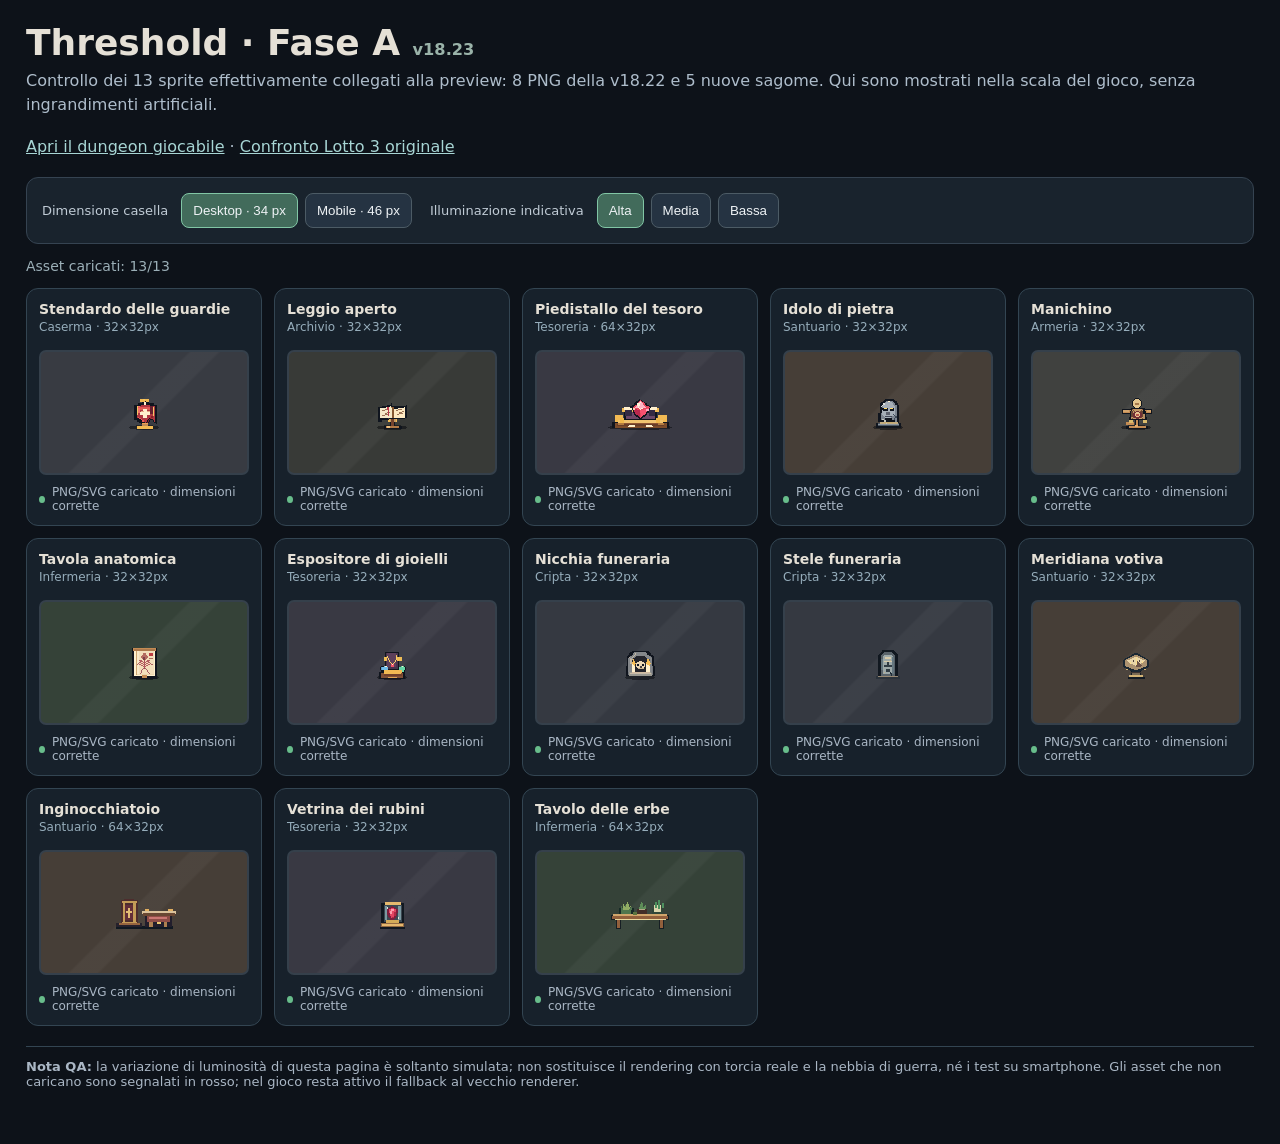
==== threshold-v18-preview/fase-a-gallery.html @ d990a138 "test(threshold v18.23): add visual asset gallery and live load checks for 13 sprites" ====
<!doctype html>
<html lang="it"><head><meta charset="utf-8"><meta name="viewport" content="width=device-width,initial-scale=1">
<title>Threshold v18.23 — Fase A · verifica sprite</title>
<style>
:root{color-scheme:dark;--cell:34px;font-family:system-ui,Segoe UI,sans-serif;background:#0d1219;color:#e5e0d6}*{box-sizing:border-box}body{max-width:1260px;margin:auto;padding:22px 16px 55px}h1{font-size:clamp(24px,3vw,36px);margin:0 0 6px}p{color:#aebdcb;margin:5px 0 18px;line-height:1.5}a{color:#a7d5d4}.toolbar{display:flex;gap:18px;flex-wrap:wrap;background:#19232d;padding:15px;border:1px solid #354351;border-radius:12px;margin:14px 0}.group{display:flex;align-items:center;gap:7px;flex-wrap:wrap}.group label{margin-right:6px;color:#c0cbd5;font-size:13px}button{background:#253342;border:1px solid #4c5b65;color:#eef2f5;border-radius:8px;padding:9px 11px;cursor:pointer}button[aria-pressed=true]{background:#426b5b;border-color:#81c6a5}.stats{font-size:14px;color:#9bafb7;margin:0 0 14px}.gallery{display:grid;grid-template-columns:repeat(auto-fill,minmax(210px,1fr));gap:12px}.card{border:1px solid #334552;background:#17212b;border-radius:12px;padding:12px}.meta{min-height:49px;display:grid;align-content:start;gap:3px}.meta strong{font-size:14px}.meta span{font-size:12px;color:#96adbb}.tile{border:2px solid #35404b;border-radius:7px;height:125px;display:grid;place-items:center;background-color:#343a42;background-image:linear-gradient(135deg,transparent 45%,rgba(255,255,255,.035) 46%,rgba(255,255,255,.035) 54%,transparent 55%);position:relative}.tile.crypt{background-color:#353941}.tile.sanctuary{background-color:#463e37}.tile.treasury{background-color:#393943}.tile.infirmary{background-color:#354238}.tile.armory{background-color:#40413f}.tile.archive{background-color:#383a37}.tile.guardroom{background-color:#383b42}.tile-inner{display:grid;place-items:center;min-width:calc(var(--cell) * 2);min-height:calc(var(--cell) * 2);filter:brightness(var(--light)) contrast(1.06)}img{object-fit:contain;image-rendering:pixelated}.state{display:flex;align-items:center;gap:7px;margin-top:10px;color:#aab7c5;font-size:12px}.dot{height:7px;width:7px;border-radius:100%;background:#8a919d}.card.ok .dot{background:#68bd8b}.card.fail .dot{background:#d67272}.notes{margin-top:20px;border-top:1px solid #334552;padding-top:12px;font-size:13px;color:#aab7c5}@media(max-width:520px){body{padding:12px}.gallery{grid-template-columns:repeat(2,minmax(0,1fr));gap:8px}.card{padding:7px}.meta strong{font-size:12px}.meta span{font-size:11px}.tile{height:110px}}
</style></head><body>
<h1>Threshold · Fase A <small style="font-size:.45em;color:#9ab3a9">v18.23</small></h1>
<p>Controllo dei 13 sprite effettivamente collegati alla preview: 8 PNG della v18.22 e 5 nuove sagome. Qui sono mostrati nella scala del gioco, senza ingrandimenti artificiali.</p>
<p><a href="./">Apri il dungeon giocabile</a> · <a href="./lotto3-gallery.html">Confronto Lotto 3 originale</a></p>
<div class="toolbar"><div class="group"><label>Dimensione casella</label><button data-size="34" aria-pressed="true">Desktop · 34 px</button><button data-size="46" aria-pressed="false">Mobile · 46 px</button></div>
<div class="group"><label>Illuminazione indicativa</label><button data-light="1" aria-pressed="true">Alta</button><button data-light=".65" aria-pressed="false">Media</button><button data-light=".38" aria-pressed="false">Bassa</button></div></div>
<div class="stats" id="stats" aria-live="polite">Verifica caricamento degli asset…</div>
<main class="gallery"><article class="card" data-id="guardStandard" data-type="guardroom">
 <div class="meta"><strong>Stendardo delle guardie</strong><span>Caserma · 32×32px</span></div>
 <div class="tile guardroom"><div class="tile-inner"><img width="32" height="32" style="width:calc(var(--cell) * 1);height:calc(var(--cell) * 1);" loading="eager" src="./assets/sprites/v18_23/guardStandard.png" alt="Stendardo delle guardie"></div></div>
 <div class="state" aria-live="polite"><span class="dot"></span><span class="response">Verifica caricamento…</span></div>
</article>
<article class="card" data-id="archiveLectern" data-type="archive">
 <div class="meta"><strong>Leggio aperto</strong><span>Archivio · 32×32px</span></div>
 <div class="tile archive"><div class="tile-inner"><img width="32" height="32" style="width:calc(var(--cell) * 1);height:calc(var(--cell) * 1);" loading="eager" src="./assets/sprites/v18_23/archiveLectern.png" alt="Leggio aperto"></div></div>
 <div class="state" aria-live="polite"><span class="dot"></span><span class="response">Verifica caricamento…</span></div>
</article>
<article class="card" data-id="treasurePedestal" data-type="treasury">
 <div class="meta"><strong>Piedistallo del tesoro</strong><span>Tesoreria · 64×32px</span></div>
 <div class="tile treasury"><div class="tile-inner"><img width="64" height="32" style="width:calc(var(--cell) * 2);height:calc(var(--cell) * 1);" loading="eager" src="./assets/sprites/v18_23/treasurePedestal.png" alt="Piedistallo del tesoro"></div></div>
 <div class="state" aria-live="polite"><span class="dot"></span><span class="response">Verifica caricamento…</span></div>
</article>
<article class="card" data-id="sanctuaryStoneIdol" data-type="sanctuary">
 <div class="meta"><strong>Idolo di pietra</strong><span>Santuario · 32×32px</span></div>
 <div class="tile sanctuary"><div class="tile-inner"><img width="32" height="32" style="width:calc(var(--cell) * 1);height:calc(var(--cell) * 1);" loading="eager" src="./assets/sprites/v18_23/sanctuaryStoneIdol.png" alt="Idolo di pietra"></div></div>
 <div class="state" aria-live="polite"><span class="dot"></span><span class="response">Verifica caricamento…</span></div>
</article>
<article class="card" data-id="armoryTrainingDummy" data-type="armory">
 <div class="meta"><strong>Manichino</strong><span>Armeria · 32×32px</span></div>
 <div class="tile armory"><div class="tile-inner"><img width="32" height="32" style="width:calc(var(--cell) * 1);height:calc(var(--cell) * 1);" loading="eager" src="./assets/sprites/v18_23/armoryTrainingDummy.png" alt="Manichino"></div></div>
 <div class="state" aria-live="polite"><span class="dot"></span><span class="response">Verifica caricamento…</span></div>
</article>
<article class="card" data-id="healingAnatomyChart" data-type="infirmary">
 <div class="meta"><strong>Tavola anatomica</strong><span>Infermeria · 32×32px</span></div>
 <div class="tile infirmary"><div class="tile-inner"><img width="32" height="32" style="width:calc(var(--cell) * 1);height:calc(var(--cell) * 1);" loading="eager" src="./assets/sprites/v18_23/healingAnatomyChart.png" alt="Tavola anatomica"></div></div>
 <div class="state" aria-live="polite"><span class="dot"></span><span class="response">Verifica caricamento…</span></div>
</article>
<article class="card" data-id="treasuryJewelryStand" data-type="treasury">
 <div class="meta"><strong>Espositore di gioielli</strong><span>Tesoreria · 32×32px</span></div>
 <div class="tile treasury"><div class="tile-inner"><img width="32" height="32" style="width:calc(var(--cell) * 1);height:calc(var(--cell) * 1);" loading="eager" src="./assets/sprites/v18_23/treasuryJewelryStand.png" alt="Espositore di gioielli"></div></div>
 <div class="state" aria-live="polite"><span class="dot"></span><span class="response">Verifica caricamento…</span></div>
</article>
<article class="card" data-id="cryptOfferingNiche" data-type="crypt">
 <div class="meta"><strong>Nicchia funeraria</strong><span>Cripta · 32×32px</span></div>
 <div class="tile crypt"><div class="tile-inner"><img width="32" height="32" style="width:calc(var(--cell) * 1);height:calc(var(--cell) * 1);" loading="eager" src="./assets/sprites/v18_23/cryptOfferingNiche.png" alt="Nicchia funeraria"></div></div>
 <div class="state" aria-live="polite"><span class="dot"></span><span class="response">Verifica caricamento…</span></div>
</article>
<article class="card" data-id="cryptStele" data-type="crypt">
 <div class="meta"><strong>Stele funeraria</strong><span>Cripta · 32×32px</span></div>
 <div class="tile crypt"><div class="tile-inner"><img width="32" height="32" style="width:calc(var(--cell) * 1);height:calc(var(--cell) * 1);" loading="eager" src="./assets/sprites/v18_23/cryptStele.svg" alt="Stele funeraria"></div></div>
 <div class="state" aria-live="polite"><span class="dot"></span><span class="response">Verifica caricamento…</span></div>
</article>
<article class="card" data-id="sanctuarySundial" data-type="sanctuary">
 <div class="meta"><strong>Meridiana votiva</strong><span>Santuario · 32×32px</span></div>
 <div class="tile sanctuary"><div class="tile-inner"><img width="32" height="32" style="width:calc(var(--cell) * 1);height:calc(var(--cell) * 1);" loading="eager" src="./assets/sprites/v18_23/sanctuarySundial.svg" alt="Meridiana votiva"></div></div>
 <div class="state" aria-live="polite"><span class="dot"></span><span class="response">Verifica caricamento…</span></div>
</article>
<article class="card" data-id="sanctuaryPrayerKneeler" data-type="sanctuary">
 <div class="meta"><strong>Inginocchiatoio</strong><span>Santuario · 64×32px</span></div>
 <div class="tile sanctuary"><div class="tile-inner"><img width="64" height="32" style="width:calc(var(--cell) * 2);height:calc(var(--cell) * 1);" loading="eager" src="./assets/sprites/v18_23/sanctuaryPrayerKneeler.svg" alt="Inginocchiatoio"></div></div>
 <div class="state" aria-live="polite"><span class="dot"></span><span class="response">Verifica caricamento…</span></div>
</article>
<article class="card" data-id="treasuryRubyDisplay" data-type="treasury">
 <div class="meta"><strong>Vetrina dei rubini</strong><span>Tesoreria · 32×32px</span></div>
 <div class="tile treasury"><div class="tile-inner"><img width="32" height="32" style="width:calc(var(--cell) * 1);height:calc(var(--cell) * 1);" loading="eager" src="./assets/sprites/v18_23/treasuryRubyDisplay.svg" alt="Vetrina dei rubini"></div></div>
 <div class="state" aria-live="polite"><span class="dot"></span><span class="response">Verifica caricamento…</span></div>
</article>
<article class="card" data-id="healingHerbTable" data-type="infirmary">
 <div class="meta"><strong>Tavolo delle erbe</strong><span>Infermeria · 64×32px</span></div>
 <div class="tile infirmary"><div class="tile-inner"><img width="64" height="32" style="width:calc(var(--cell) * 2);height:calc(var(--cell) * 1);" loading="eager" src="./assets/sprites/v18_23/healingHerbTable.svg" alt="Tavolo delle erbe"></div></div>
 <div class="state" aria-live="polite"><span class="dot"></span><span class="response">Verifica caricamento…</span></div>
</article></main>
<div class="notes"><strong>Nota QA:</strong> la variazione di luminosità di questa pagina è soltanto simulata; non sostituisce il rendering con torcia reale e la nebbia di guerra, né i test su smartphone. Gli asset che non caricano sono segnalati in rosso; nel gioco resta attivo il fallback al vecchio renderer.</div>
<script>
const stats=document.querySelector('#stats');const cards=[...document.querySelectorAll('.card')];
function recount(){let ok=cards.filter(x=>x.classList.contains('ok')).length,fail=cards.filter(x=>x.classList.contains('fail')).length;stats.textContent='Asset caricati: '+ok+'/13'+(fail?' · Errori: '+fail:'');}
for(const card of cards){const img=card.querySelector('img'),out=card.querySelector('.response');img.addEventListener('load',()=>{const good=img.naturalWidth===Number(img.getAttribute('width'))&&img.naturalHeight===Number(img.getAttribute('height'));card.classList.toggle('ok',good);card.classList.toggle('fail',!good);out.textContent=good?'PNG/SVG caricato · dimensioni corrette':'Dimensioni non previste: '+img.naturalWidth+'×'+img.naturalHeight;recount()});img.addEventListener('error',()=>{card.classList.add('fail');out.textContent='Errore: file non caricato';recount()});if(img.complete){if(img.naturalWidth)img.dispatchEvent(new Event('load'));else img.dispatchEvent(new Event('error'))}}
document.querySelectorAll('[data-size]').forEach(button=>button.addEventListener('click',()=>{document.documentElement.style.setProperty('--cell',button.dataset.size+'px');document.querySelectorAll('[data-size]').forEach(x=>x.setAttribute('aria-pressed',String(x===button)))}));
document.querySelectorAll('[data-light]').forEach(button=>button.addEventListener('click',()=>{document.documentElement.style.setProperty('--light',button.dataset.light);document.querySelectorAll('[data-light]').forEach(x=>x.setAttribute('aria-pressed',String(x===button)))}));
</script></body></html>
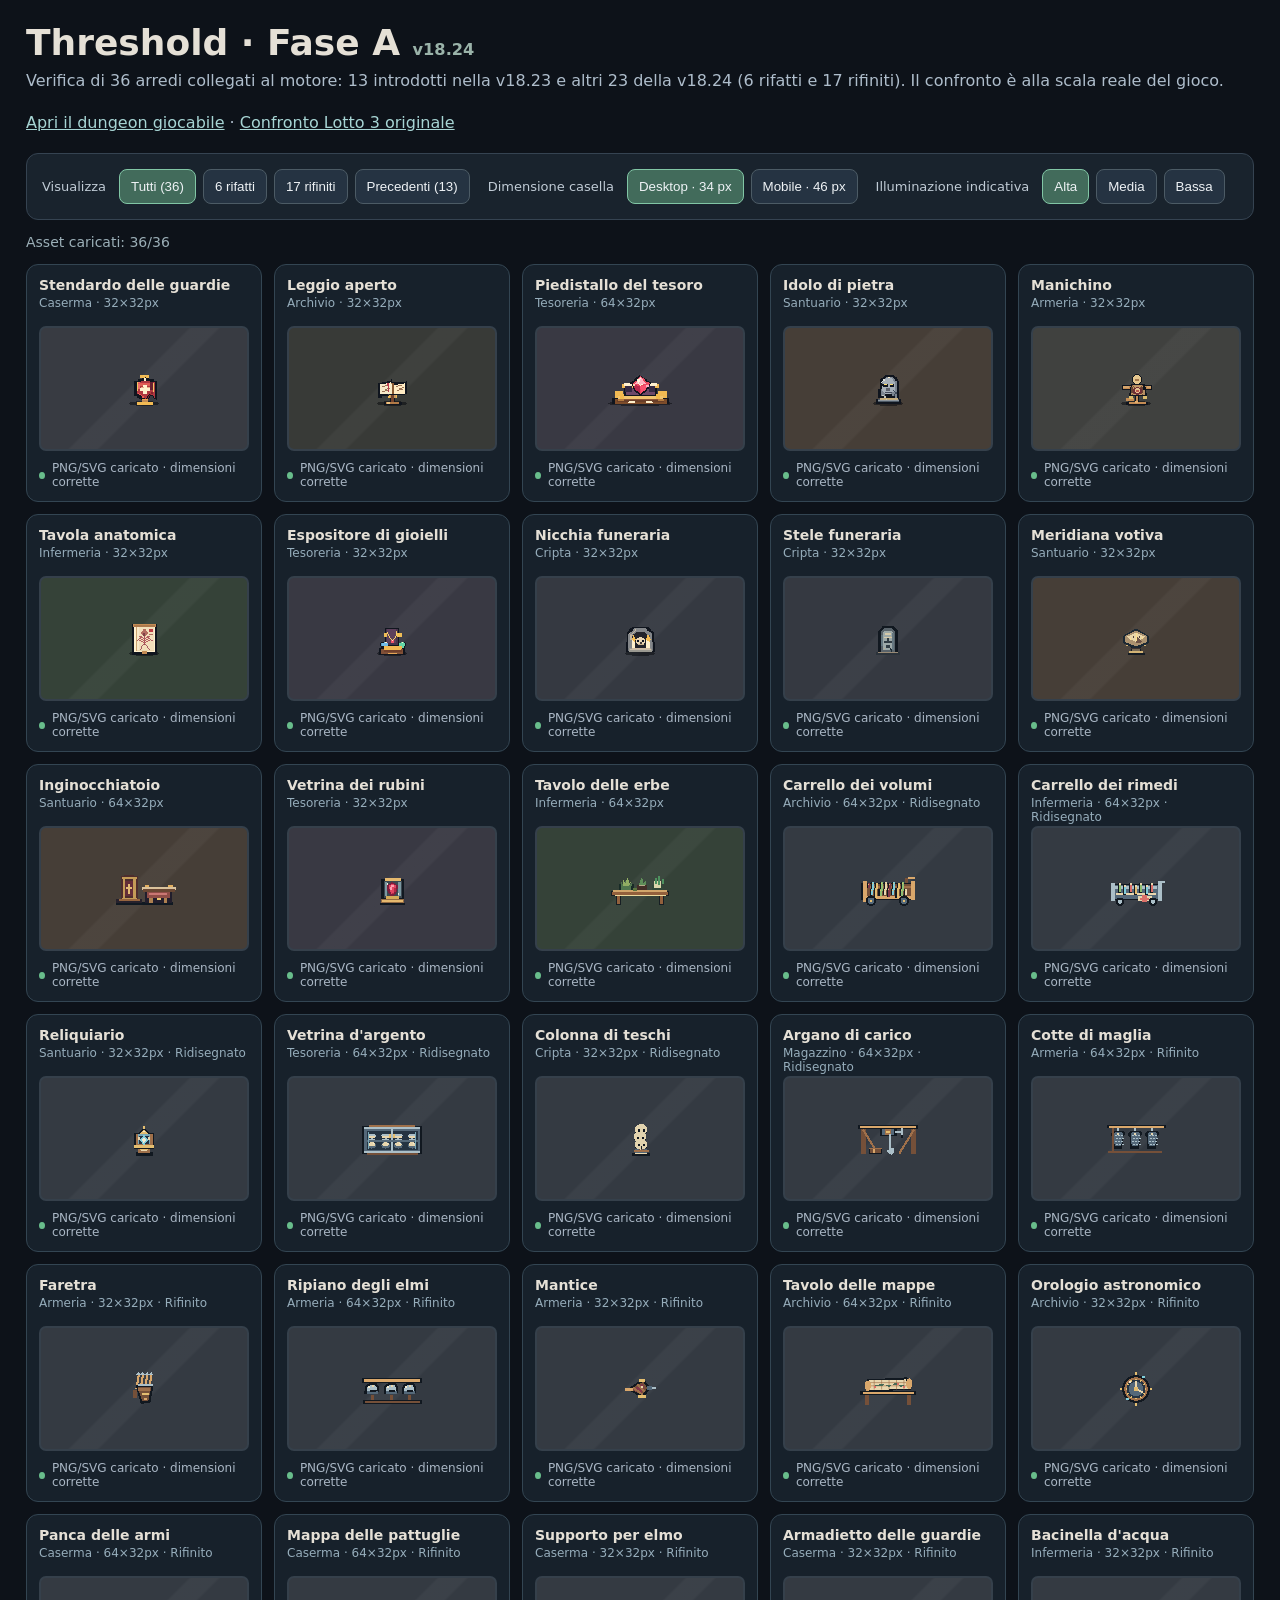
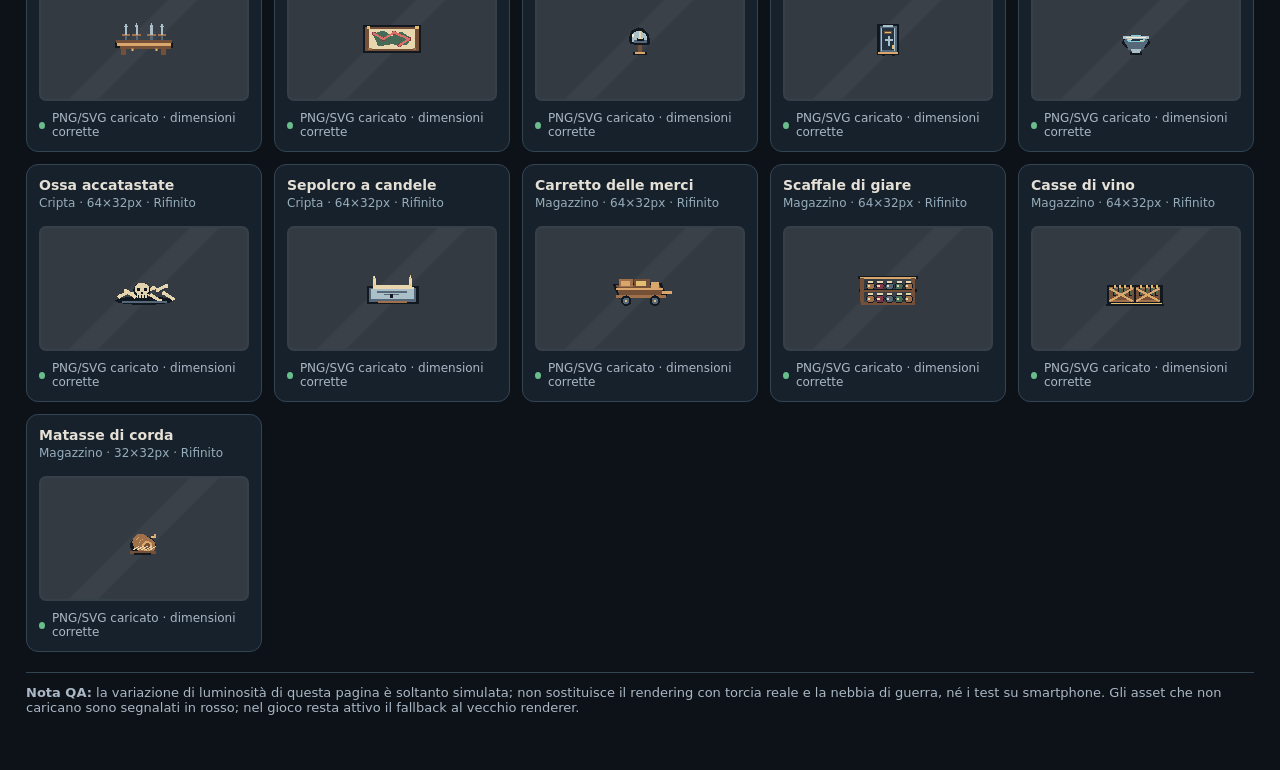
==== commit f20b30cb: "feat(threshold v18.24): enable 23 polished props, update gallery and QA docs" ====
--- a/threshold-v18-preview/fase-a-gallery.html
+++ b/threshold-v18-preview/fase-a-gallery.html
@@ -1,13 +1,13 @@
 <!doctype html>
 <html lang="it"><head><meta charset="utf-8"><meta name="viewport" content="width=device-width,initial-scale=1">
-<title>Threshold v18.23 — Fase A · verifica sprite</title>
+<title>Threshold v18.24 — Fase A · verifica sprite</title>
 <style>
-:root{color-scheme:dark;--cell:34px;font-family:system-ui,Segoe UI,sans-serif;background:#0d1219;color:#e5e0d6}*{box-sizing:border-box}body{max-width:1260px;margin:auto;padding:22px 16px 55px}h1{font-size:clamp(24px,3vw,36px);margin:0 0 6px}p{color:#aebdcb;margin:5px 0 18px;line-height:1.5}a{color:#a7d5d4}.toolbar{display:flex;gap:18px;flex-wrap:wrap;background:#19232d;padding:15px;border:1px solid #354351;border-radius:12px;margin:14px 0}.group{display:flex;align-items:center;gap:7px;flex-wrap:wrap}.group label{margin-right:6px;color:#c0cbd5;font-size:13px}button{background:#253342;border:1px solid #4c5b65;color:#eef2f5;border-radius:8px;padding:9px 11px;cursor:pointer}button[aria-pressed=true]{background:#426b5b;border-color:#81c6a5}.stats{font-size:14px;color:#9bafb7;margin:0 0 14px}.gallery{display:grid;grid-template-columns:repeat(auto-fill,minmax(210px,1fr));gap:12px}.card{border:1px solid #334552;background:#17212b;border-radius:12px;padding:12px}.meta{min-height:49px;display:grid;align-content:start;gap:3px}.meta strong{font-size:14px}.meta span{font-size:12px;color:#96adbb}.tile{border:2px solid #35404b;border-radius:7px;height:125px;display:grid;place-items:center;background-color:#343a42;background-image:linear-gradient(135deg,transparent 45%,rgba(255,255,255,.035) 46%,rgba(255,255,255,.035) 54%,transparent 55%);position:relative}.tile.crypt{background-color:#353941}.tile.sanctuary{background-color:#463e37}.tile.treasury{background-color:#393943}.tile.infirmary{background-color:#354238}.tile.armory{background-color:#40413f}.tile.archive{background-color:#383a37}.tile.guardroom{background-color:#383b42}.tile-inner{display:grid;place-items:center;min-width:calc(var(--cell) * 2);min-height:calc(var(--cell) * 2);filter:brightness(var(--light)) contrast(1.06)}img{object-fit:contain;image-rendering:pixelated}.state{display:flex;align-items:center;gap:7px;margin-top:10px;color:#aab7c5;font-size:12px}.dot{height:7px;width:7px;border-radius:100%;background:#8a919d}.card.ok .dot{background:#68bd8b}.card.fail .dot{background:#d67272}.notes{margin-top:20px;border-top:1px solid #334552;padding-top:12px;font-size:13px;color:#aab7c5}@media(max-width:520px){body{padding:12px}.gallery{grid-template-columns:repeat(2,minmax(0,1fr));gap:8px}.card{padding:7px}.meta strong{font-size:12px}.meta span{font-size:11px}.tile{height:110px}}
+:root{color-scheme:dark;--cell:34px;font-family:system-ui,Segoe UI,sans-serif;background:#0d1219;color:#e5e0d6}*{box-sizing:border-box}body{max-width:1260px;margin:auto;padding:22px 16px 55px}h1{font-size:clamp(24px,3vw,36px);margin:0 0 6px}p{color:#aebdcb;margin:5px 0 18px;line-height:1.5}a{color:#a7d5d4}.toolbar{display:flex;gap:18px;flex-wrap:wrap;background:#19232d;padding:15px;border:1px solid #354351;border-radius:12px;margin:14px 0}.group{display:flex;align-items:center;gap:7px;flex-wrap:wrap}.group label{margin-right:6px;color:#c0cbd5;font-size:13px}button{background:#253342;border:1px solid #4c5b65;color:#eef2f5;border-radius:8px;padding:9px 11px;cursor:pointer}button[aria-pressed=true]{background:#426b5b;border-color:#81c6a5}.stats{font-size:14px;color:#9bafb7;margin:0 0 14px}.gallery{display:grid;grid-template-columns:repeat(auto-fill,minmax(210px,1fr));gap:12px}.card{border:1px solid #334552;background:#17212b;border-radius:12px;padding:12px}.meta{min-height:49px;display:grid;align-content:start;gap:3px}.meta strong{font-size:14px}.meta span{font-size:12px;color:#96adbb}.tile{border:2px solid #35404b;border-radius:7px;height:125px;display:grid;place-items:center;background-color:#343a42;background-image:linear-gradient(135deg,transparent 45%,rgba(255,255,255,.035) 46%,rgba(255,255,255,.035) 54%,transparent 55%);position:relative}.tile.crypt{background-color:#353941}.tile.sanctuary{background-color:#463e37}.tile.treasury{background-color:#393943}.tile.infirmary{background-color:#354238}.tile.armory{background-color:#40413f}.tile.archive{background-color:#383a37}.tile.guardroom{background-color:#383b42}.tile-inner{display:grid;place-items:center;min-width:calc(var(--cell) * 2);min-height:calc(var(--cell) * 2);filter:brightness(var(--light)) contrast(1.06)}img{object-fit:contain;image-rendering:pixelated}.card[hidden]{display:none!important}.state{display:flex;align-items:center;gap:7px;margin-top:10px;color:#aab7c5;font-size:12px}.dot{height:7px;width:7px;border-radius:100%;background:#8a919d}.card.ok .dot{background:#68bd8b}.card.fail .dot{background:#d67272}.notes{margin-top:20px;border-top:1px solid #334552;padding-top:12px;font-size:13px;color:#aab7c5}@media(max-width:520px){body{padding:12px}.gallery{grid-template-columns:repeat(2,minmax(0,1fr));gap:8px}.card{padding:7px}.meta strong{font-size:12px}.meta span{font-size:11px}.tile{height:110px}}
 </style></head><body>
-<h1>Threshold · Fase A <small style="font-size:.45em;color:#9ab3a9">v18.23</small></h1>
-<p>Controllo dei 13 sprite effettivamente collegati alla preview: 8 PNG della v18.22 e 5 nuove sagome. Qui sono mostrati nella scala del gioco, senza ingrandimenti artificiali.</p>
+<h1>Threshold · Fase A <small style="font-size:.45em;color:#9ab3a9">v18.24</small></h1>
+<p>Verifica di 36 arredi collegati al motore: 13 introdotti nella v18.23 e altri 23 della v18.24 (6 rifatti e 17 rifiniti). Il confronto è alla scala reale del gioco.</p>
 <p><a href="./">Apri il dungeon giocabile</a> · <a href="./lotto3-gallery.html">Confronto Lotto 3 originale</a></p>
-<div class="toolbar"><div class="group"><label>Dimensione casella</label><button data-size="34" aria-pressed="true">Desktop · 34 px</button><button data-size="46" aria-pressed="false">Mobile · 46 px</button></div>
+<div class="toolbar"><div class="group"><label>Visualizza</label><button data-filter="all" aria-pressed="true">Tutti (36)</button><button data-filter="redo" aria-pressed="false">6 rifatti</button><button data-filter="polish" aria-pressed="false">17 rifiniti</button><button data-filter="previous" aria-pressed="false">Precedenti (13)</button></div><div class="group"><label>Dimensione casella</label><button data-size="34" aria-pressed="true">Desktop · 34 px</button><button data-size="46" aria-pressed="false">Mobile · 46 px</button></div>
 <div class="group"><label>Illuminazione indicativa</label><button data-light="1" aria-pressed="true">Alta</button><button data-light=".65" aria-pressed="false">Media</button><button data-light=".38" aria-pressed="false">Bassa</button></div></div>
 <div class="stats" id="stats" aria-live="polite">Verifica caricamento degli asset…</div>
 <main class="gallery"><article class="card" data-id="guardStandard" data-type="guardroom">
@@ -74,12 +74,128 @@
  <div class="meta"><strong>Tavolo delle erbe</strong><span>Infermeria · 64×32px</span></div>
  <div class="tile infirmary"><div class="tile-inner"><img width="64" height="32" style="width:calc(var(--cell) * 2);height:calc(var(--cell) * 1);" loading="eager" src="./assets/sprites/v18_23/healingHerbTable.svg" alt="Tavolo delle erbe"></div></div>
  <div class="state" aria-live="polite"><span class="dot"></span><span class="response">Verifica caricamento…</span></div>
-</article></main>
+</article><article class="card" data-id="archiveBookCart" data-phase="redo">
+<div class="meta"><strong>Carrello dei volumi</strong><span>Archivio · 64×32px · Ridisegnato</span></div>
+<div class="tile"><div class="tile-inner"><img width="64" height="32" style="width:calc(var(--cell) * 2);height:var(--cell)" loading="eager" src="./assets/sprites/v18_24/archiveBookCart.svg" alt="Carrello dei volumi"></div></div>
+<div class="state" aria-live="polite"><span class="dot"></span><span class="response">Verifica caricamento…</span></div>
+</article>
+<article class="card" data-id="healingMedicineCart" data-phase="redo">
+<div class="meta"><strong>Carrello dei rimedi</strong><span>Infermeria · 64×32px · Ridisegnato</span></div>
+<div class="tile"><div class="tile-inner"><img width="64" height="32" style="width:calc(var(--cell) * 2);height:var(--cell)" loading="eager" src="./assets/sprites/v18_24/healingMedicineCart.svg" alt="Carrello dei rimedi"></div></div>
+<div class="state" aria-live="polite"><span class="dot"></span><span class="response">Verifica caricamento…</span></div>
+</article>
+<article class="card" data-id="sanctuaryReliquary" data-phase="redo">
+<div class="meta"><strong>Reliquiario</strong><span>Santuario · 32×32px · Ridisegnato</span></div>
+<div class="tile"><div class="tile-inner"><img width="32" height="32" style="width:calc(var(--cell) * 1);height:var(--cell)" loading="eager" src="./assets/sprites/v18_24/sanctuaryReliquary.svg" alt="Reliquiario"></div></div>
+<div class="state" aria-live="polite"><span class="dot"></span><span class="response">Verifica caricamento…</span></div>
+</article>
+<article class="card" data-id="treasurySilverCabinet" data-phase="redo">
+<div class="meta"><strong>Vetrina d'argento</strong><span>Tesoreria · 64×32px · Ridisegnato</span></div>
+<div class="tile"><div class="tile-inner"><img width="64" height="32" style="width:calc(var(--cell) * 2);height:var(--cell)" loading="eager" src="./assets/sprites/v18_24/treasurySilverCabinet.svg" alt="Vetrina d'argento"></div></div>
+<div class="state" aria-live="polite"><span class="dot"></span><span class="response">Verifica caricamento…</span></div>
+</article>
+<article class="card" data-id="cryptSkullColumn" data-phase="redo">
+<div class="meta"><strong>Colonna di teschi</strong><span>Cripta · 32×32px · Ridisegnato</span></div>
+<div class="tile"><div class="tile-inner"><img width="32" height="32" style="width:calc(var(--cell) * 1);height:var(--cell)" loading="eager" src="./assets/sprites/v18_24/cryptSkullColumn.svg" alt="Colonna di teschi"></div></div>
+<div class="state" aria-live="polite"><span class="dot"></span><span class="response">Verifica caricamento…</span></div>
+</article>
+<article class="card" data-id="storeChainHoist" data-phase="redo">
+<div class="meta"><strong>Argano di carico</strong><span>Magazzino · 64×32px · Ridisegnato</span></div>
+<div class="tile"><div class="tile-inner"><img width="64" height="32" style="width:calc(var(--cell) * 2);height:var(--cell)" loading="eager" src="./assets/sprites/v18_24/storeChainHoist.svg" alt="Argano di carico"></div></div>
+<div class="state" aria-live="polite"><span class="dot"></span><span class="response">Verifica caricamento…</span></div>
+</article>
+<article class="card" data-id="armoryChainRack" data-phase="polish">
+<div class="meta"><strong>Cotte di maglia</strong><span>Armeria · 64×32px · Rifinito</span></div>
+<div class="tile"><div class="tile-inner"><img width="64" height="32" style="width:calc(var(--cell) * 2);height:var(--cell)" loading="eager" src="./assets/sprites/v18_24/armoryChainRack.svg" alt="Cotte di maglia"></div></div>
+<div class="state" aria-live="polite"><span class="dot"></span><span class="response">Verifica caricamento…</span></div>
+</article>
+<article class="card" data-id="armoryQuiver" data-phase="polish">
+<div class="meta"><strong>Faretra</strong><span>Armeria · 32×32px · Rifinito</span></div>
+<div class="tile"><div class="tile-inner"><img width="32" height="32" style="width:calc(var(--cell) * 1);height:var(--cell)" loading="eager" src="./assets/sprites/v18_24/armoryQuiver.svg" alt="Faretra"></div></div>
+<div class="state" aria-live="polite"><span class="dot"></span><span class="response">Verifica caricamento…</span></div>
+</article>
+<article class="card" data-id="armoryHelmetShelf" data-phase="polish">
+<div class="meta"><strong>Ripiano degli elmi</strong><span>Armeria · 64×32px · Rifinito</span></div>
+<div class="tile"><div class="tile-inner"><img width="64" height="32" style="width:calc(var(--cell) * 2);height:var(--cell)" loading="eager" src="./assets/sprites/v18_24/armoryHelmetShelf.svg" alt="Ripiano degli elmi"></div></div>
+<div class="state" aria-live="polite"><span class="dot"></span><span class="response">Verifica caricamento…</span></div>
+</article>
+<article class="card" data-id="armoryBellows" data-phase="polish">
+<div class="meta"><strong>Mantice</strong><span>Armeria · 32×32px · Rifinito</span></div>
+<div class="tile"><div class="tile-inner"><img width="32" height="32" style="width:calc(var(--cell) * 1);height:var(--cell)" loading="eager" src="./assets/sprites/v18_24/armoryBellows.svg" alt="Mantice"></div></div>
+<div class="state" aria-live="polite"><span class="dot"></span><span class="response">Verifica caricamento…</span></div>
+</article>
+<article class="card" data-id="archiveScrollTable" data-phase="polish">
+<div class="meta"><strong>Tavolo delle mappe</strong><span>Archivio · 64×32px · Rifinito</span></div>
+<div class="tile"><div class="tile-inner"><img width="64" height="32" style="width:calc(var(--cell) * 2);height:var(--cell)" loading="eager" src="./assets/sprites/v18_24/archiveScrollTable.svg" alt="Tavolo delle mappe"></div></div>
+<div class="state" aria-live="polite"><span class="dot"></span><span class="response">Verifica caricamento…</span></div>
+</article>
+<article class="card" data-id="archiveClock" data-phase="polish">
+<div class="meta"><strong>Orologio astronomico</strong><span>Archivio · 32×32px · Rifinito</span></div>
+<div class="tile"><div class="tile-inner"><img width="32" height="32" style="width:calc(var(--cell) * 1);height:var(--cell)" loading="eager" src="./assets/sprites/v18_24/archiveClock.svg" alt="Orologio astronomico"></div></div>
+<div class="state" aria-live="polite"><span class="dot"></span><span class="response">Verifica caricamento…</span></div>
+</article>
+<article class="card" data-id="guardWeaponBench" data-phase="polish">
+<div class="meta"><strong>Panca delle armi</strong><span>Caserma · 64×32px · Rifinito</span></div>
+<div class="tile"><div class="tile-inner"><img width="64" height="32" style="width:calc(var(--cell) * 2);height:var(--cell)" loading="eager" src="./assets/sprites/v18_24/guardWeaponBench.svg" alt="Panca delle armi"></div></div>
+<div class="state" aria-live="polite"><span class="dot"></span><span class="response">Verifica caricamento…</span></div>
+</article>
+<article class="card" data-id="guardMapBoard" data-phase="polish">
+<div class="meta"><strong>Mappa delle pattuglie</strong><span>Caserma · 64×32px · Rifinito</span></div>
+<div class="tile"><div class="tile-inner"><img width="64" height="32" style="width:calc(var(--cell) * 2);height:var(--cell)" loading="eager" src="./assets/sprites/v18_24/guardMapBoard.svg" alt="Mappa delle pattuglie"></div></div>
+<div class="state" aria-live="polite"><span class="dot"></span><span class="response">Verifica caricamento…</span></div>
+</article>
+<article class="card" data-id="guardHelmStand" data-phase="polish">
+<div class="meta"><strong>Supporto per elmo</strong><span>Caserma · 32×32px · Rifinito</span></div>
+<div class="tile"><div class="tile-inner"><img width="32" height="32" style="width:calc(var(--cell) * 1);height:var(--cell)" loading="eager" src="./assets/sprites/v18_24/guardHelmStand.svg" alt="Supporto per elmo"></div></div>
+<div class="state" aria-live="polite"><span class="dot"></span><span class="response">Verifica caricamento…</span></div>
+</article>
+<article class="card" data-id="guardSupplyLocker" data-phase="polish">
+<div class="meta"><strong>Armadietto delle guardie</strong><span>Caserma · 32×32px · Rifinito</span></div>
+<div class="tile"><div class="tile-inner"><img width="32" height="32" style="width:calc(var(--cell) * 1);height:var(--cell)" loading="eager" src="./assets/sprites/v18_24/guardSupplyLocker.svg" alt="Armadietto delle guardie"></div></div>
+<div class="state" aria-live="polite"><span class="dot"></span><span class="response">Verifica caricamento…</span></div>
+</article>
+<article class="card" data-id="healingWashBasin" data-phase="polish">
+<div class="meta"><strong>Bacinella d'acqua</strong><span>Infermeria · 32×32px · Rifinito</span></div>
+<div class="tile"><div class="tile-inner"><img width="32" height="32" style="width:calc(var(--cell) * 1);height:var(--cell)" loading="eager" src="./assets/sprites/v18_24/healingWashBasin.svg" alt="Bacinella d'acqua"></div></div>
+<div class="state" aria-live="polite"><span class="dot"></span><span class="response">Verifica caricamento…</span></div>
+</article>
+<article class="card" data-id="cryptBonePile" data-phase="polish">
+<div class="meta"><strong>Ossa accatastate</strong><span>Cripta · 64×32px · Rifinito</span></div>
+<div class="tile"><div class="tile-inner"><img width="64" height="32" style="width:calc(var(--cell) * 2);height:var(--cell)" loading="eager" src="./assets/sprites/v18_24/cryptBonePile.svg" alt="Ossa accatastate"></div></div>
+<div class="state" aria-live="polite"><span class="dot"></span><span class="response">Verifica caricamento…</span></div>
+</article>
+<article class="card" data-id="cryptCandleTomb" data-phase="polish">
+<div class="meta"><strong>Sepolcro a candele</strong><span>Cripta · 64×32px · Rifinito</span></div>
+<div class="tile"><div class="tile-inner"><img width="64" height="32" style="width:calc(var(--cell) * 2);height:var(--cell)" loading="eager" src="./assets/sprites/v18_24/cryptCandleTomb.svg" alt="Sepolcro a candele"></div></div>
+<div class="state" aria-live="polite"><span class="dot"></span><span class="response">Verifica caricamento…</span></div>
+</article>
+<article class="card" data-id="storeCart" data-phase="polish">
+<div class="meta"><strong>Carretto delle merci</strong><span>Magazzino · 64×32px · Rifinito</span></div>
+<div class="tile"><div class="tile-inner"><img width="64" height="32" style="width:calc(var(--cell) * 2);height:var(--cell)" loading="eager" src="./assets/sprites/v18_24/storeCart.svg" alt="Carretto delle merci"></div></div>
+<div class="state" aria-live="polite"><span class="dot"></span><span class="response">Verifica caricamento…</span></div>
+</article>
+<article class="card" data-id="storePotteryRack" data-phase="polish">
+<div class="meta"><strong>Scaffale di giare</strong><span>Magazzino · 64×32px · Rifinito</span></div>
+<div class="tile"><div class="tile-inner"><img width="64" height="32" style="width:calc(var(--cell) * 2);height:var(--cell)" loading="eager" src="./assets/sprites/v18_24/storePotteryRack.svg" alt="Scaffale di giare"></div></div>
+<div class="state" aria-live="polite"><span class="dot"></span><span class="response">Verifica caricamento…</span></div>
+</article>
+<article class="card" data-id="storeWineCrates" data-phase="polish">
+<div class="meta"><strong>Casse di vino</strong><span>Magazzino · 64×32px · Rifinito</span></div>
+<div class="tile"><div class="tile-inner"><img width="64" height="32" style="width:calc(var(--cell) * 2);height:var(--cell)" loading="eager" src="./assets/sprites/v18_24/storeWineCrates.svg" alt="Casse di vino"></div></div>
+<div class="state" aria-live="polite"><span class="dot"></span><span class="response">Verifica caricamento…</span></div>
+</article>
+<article class="card" data-id="storeRopeCoils" data-phase="polish">
+<div class="meta"><strong>Matasse di corda</strong><span>Magazzino · 32×32px · Rifinito</span></div>
+<div class="tile"><div class="tile-inner"><img width="32" height="32" style="width:calc(var(--cell) * 1);height:var(--cell)" loading="eager" src="./assets/sprites/v18_24/storeRopeCoils.svg" alt="Matasse di corda"></div></div>
+<div class="state" aria-live="polite"><span class="dot"></span><span class="response">Verifica caricamento…</span></div>
+</article>
+</main>
 <div class="notes"><strong>Nota QA:</strong> la variazione di luminosità di questa pagina è soltanto simulata; non sostituisce il rendering con torcia reale e la nebbia di guerra, né i test su smartphone. Gli asset che non caricano sono segnalati in rosso; nel gioco resta attivo il fallback al vecchio renderer.</div>
 <script>
 const stats=document.querySelector('#stats');const cards=[...document.querySelectorAll('.card')];
-function recount(){let ok=cards.filter(x=>x.classList.contains('ok')).length,fail=cards.filter(x=>x.classList.contains('fail')).length;stats.textContent='Asset caricati: '+ok+'/13'+(fail?' · Errori: '+fail:'');}
+function recount(){let ok=cards.filter(x=>x.classList.contains('ok')).length,fail=cards.filter(x=>x.classList.contains('fail')).length;stats.textContent='Asset caricati: '+ok+'/36'+(fail?' · Errori: '+fail:'');}
 for(const card of cards){const img=card.querySelector('img'),out=card.querySelector('.response');img.addEventListener('load',()=>{const good=img.naturalWidth===Number(img.getAttribute('width'))&&img.naturalHeight===Number(img.getAttribute('height'));card.classList.toggle('ok',good);card.classList.toggle('fail',!good);out.textContent=good?'PNG/SVG caricato · dimensioni corrette':'Dimensioni non previste: '+img.naturalWidth+'×'+img.naturalHeight;recount()});img.addEventListener('error',()=>{card.classList.add('fail');out.textContent='Errore: file non caricato';recount()});if(img.complete){if(img.naturalWidth)img.dispatchEvent(new Event('load'));else img.dispatchEvent(new Event('error'))}}
+document.querySelectorAll('[data-filter]').forEach(b=>b.addEventListener('click',()=>{const mode=b.dataset.filter;for(const card of cards)card.hidden=mode!=='all'&&((card.dataset.phase||'previous')!==mode);document.querySelectorAll('[data-filter]').forEach(x=>x.setAttribute('aria-pressed',String(x===b)))}));
 document.querySelectorAll('[data-size]').forEach(button=>button.addEventListener('click',()=>{document.documentElement.style.setProperty('--cell',button.dataset.size+'px');document.querySelectorAll('[data-size]').forEach(x=>x.setAttribute('aria-pressed',String(x===button)))}));
 document.querySelectorAll('[data-light]').forEach(button=>button.addEventListener('click',()=>{document.documentElement.style.setProperty('--light',button.dataset.light);document.querySelectorAll('[data-light]').forEach(x=>x.setAttribute('aria-pressed',String(x===button)))}));
 </script></body></html>
